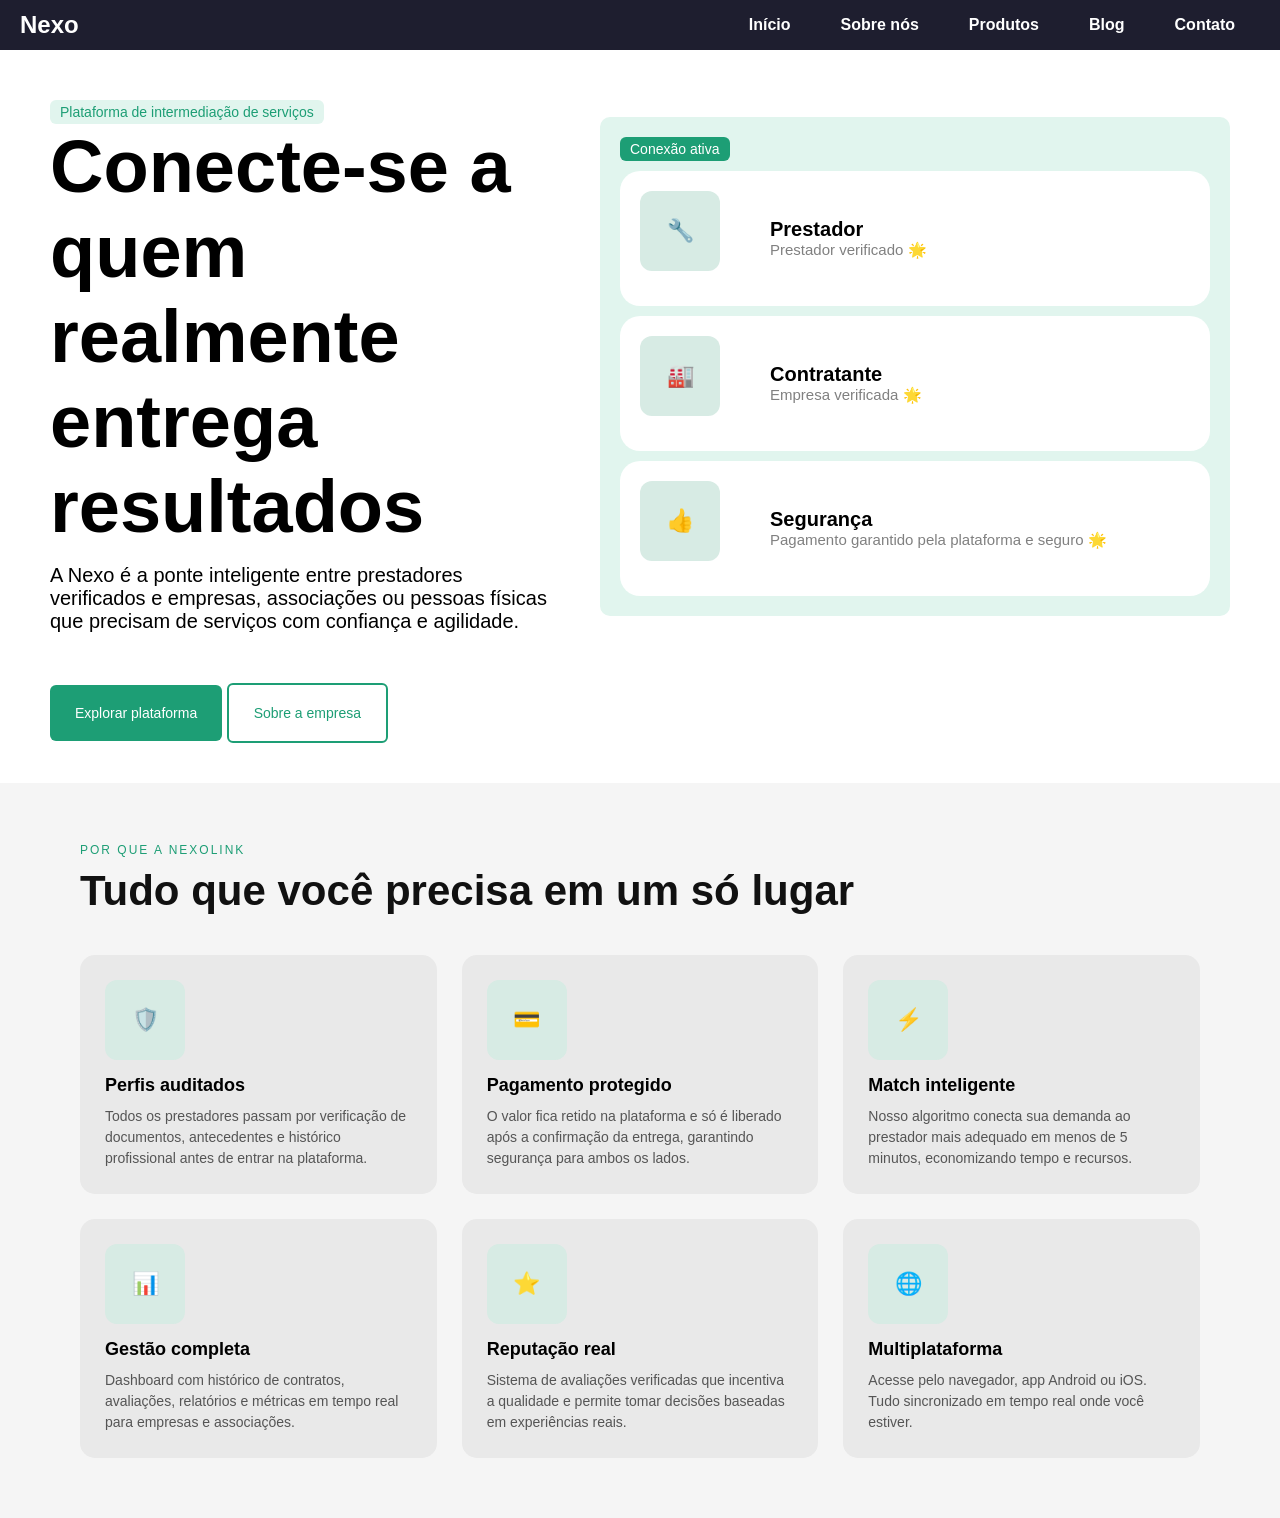
==== index.html @ 7a7f6281 "Primeiro commit" ====
<!DOCTYPE html>
    <html lang="en">
    <head>
        <meta charset="UTF-8">
        <meta name="viewport" content="width=device-width, initial-scale=1.0">
        <link rel="stylesheet" href="style.css">
        <title>Document</title>
    </head>
    <body>

        <nav class="navbar">
            <div class="logo">Nexo</div>
            
            <ul class="nav-links">
            <li><a href="#home">Início</a></li>
            <li><a href="about.html">Sobre nós</a></li>
            <li><a href="products.html">Produtos</a></li>
            <li><a href="blog.html">Blog</a></li>
            <li><a href="contact.html">Contato</a></li>
            </ul>
        </nav>

        <section id="home" class="section">

            <div class="info">
                <div class="titulo-info">
                <div class="btn-info">Plataforma de intermediação de serviços</div>
                <h1>Conecte-se a quem realmente entrega resultados</h1>
                <p>A Nexo é a ponte inteligente entre prestadores verificados e empresas, associações ou pessoas físicas que precisam de serviços com confiança e agilidade.</p>
                </div>
                
                <div class="dashboard-itens">
                    <div class="btn-info-item">Conexão ativa</div>

                    <div class="item">
                        <div class="icon">🔧</div>
                        <div class="item-txt">
                        <h4>Prestador</h4>
                        <p>Prestador verificado 🌟</p>
                        </div>
                    </div>

                    <div class="item">
                        <div class="icon">🏭</div>
                        <div class="item-txt">
                        <h4>Contratante</h4>
                        <p>Empresa verificada 🌟</p>
                        </div>
                    </div>

                    <div class="item">
                        <div class="icon">👍</div>
                        <div class="item-txt">
                        <h4>Segurança</h4>
                        <p>Pagamento garantido pela plataforma e seguro 🌟</p>
                        </div>
                    </div>
                </div>
            
            </div>

            <div class="btns-item">
            <div class="button-accept"><a href="#">Explorar plataforma</a></div>
            <div class="button"><a href="#">Sobre a empresa</a></div>
            </div>
            


            <section class="features">
  <p class="subtitle">POR QUE A NEXOLINK</p>
  <h2 class="title">Tudo que você precisa em um só lugar</h2>

  <div class="cards">

    <div class="card">
      <div class="icon">🛡️</div>
      <h3>Perfis auditados</h3>
      <p>
        Todos os prestadores passam por verificação de documentos,
        antecedentes e histórico profissional antes de entrar na plataforma.
      </p>
    </div>

    <div class="card">
      <div class="icon">💳</div>
      <h3>Pagamento protegido</h3>
      <p>
        O valor fica retido na plataforma e só é liberado após a confirmação da entrega,
        garantindo segurança para ambos os lados.
      </p>
    </div>

    <div class="card">
      <div class="icon">⚡</div>
      <h3>Match inteligente</h3>
      <p>
        Nosso algoritmo conecta sua demanda ao prestador mais adequado em menos de 5 minutos,
        economizando tempo e recursos.
      </p>
    </div>

    <div class="card">
      <div class="icon">📊</div>
      <h3>Gestão completa</h3>
      <p>
        Dashboard com histórico de contratos, avaliações, relatórios e métricas em tempo real
        para empresas e associações.
      </p>
    </div>

    <div class="card">
      <div class="icon">⭐</div>
      <h3>Reputação real</h3>
      <p>
        Sistema de avaliações verificadas que incentiva a qualidade e permite tomar decisões
        baseadas em experiências reais.
      </p>
    </div>

    <div class="card">
      <div class="icon">🌐</div>
      <h3>Multiplataforma</h3>
      <p>
        Acesse pelo navegador, app Android ou iOS. Tudo sincronizado em tempo real onde você estiver.
      </p>
    </div>

  </div>
</section>
            
        </section>

        <section id="about" class="section">

        </section>

        <section id="products" class="section">

        </section>
        
        <section id="blog" class="section">

        </section>

        <section id="contact" class="section">

        </section>

    </body>
    </html>
---- style.css ----
* {
    margin: 0;
    padding: 0;
    font-family: Arial, sans-serif;
}

/* Scroll suave */
html {
    scroll-behavior: smooth;
}



.button{
    color: #1D9E75;
    display: inline-block;
    font-size: 14px;
    padding: 20px 25px;
    border-radius: 6px;
    background-color: white;
    justify-content: center;/* horizontal */
    align-items: center;    /* vertical */
    width: fit-content;
    border: solid 2px;
}

.button a{
    text-decoration: none;
    color: #1D9E75;
}

.button-accept{
    color: white;
    display: inline-block;
    font-size: 14px;
    padding: 20px 25px;
    border-radius: 6px;
    background-color: #1D9E75;
    justify-content: center;/* horizontal */
    align-items: center;    /* vertical */
    width: fit-content;
}

.button-accept a{
    text-decoration: none;
    color: white;
}

/*---------------------------------------------NAVBAR---------------------------------------------*/
.navbar{
    top: 0;
    width: 100%;
    height: 50px;
    display: flex;
    justify-content: space-between;
    align-items: center;
    gap: 20px;
    background-color: #1e1e2f;
    justify-content: space-between;
    z-index: 1000;
}

.logo{
    display: flex;
    margin-left: 20px;
    color: white;
    font-size: 1.5rem;
    font-weight: bold;
}

.nav-links{
    gap: 50px;
    display: flex;
    color: white;
    list-style: none;
    font-weight: bold;
    margin-right: 45px;
}

.nav-links a {
    color: white;
    text-decoration: none;
    transition: 0.3s;
}

.nav-links a:hover {
    color: #00bcd4;
}

/*---------------------------------------------HOME---------------------------------------------*/

.btn-info{
    color: #1D9E75;
    display: inline-block;
    font-size: 14px;
    padding: 4px 10px;
    border-radius: 6px;
    background-color: #E1F5EE;
    justify-content: center;/* horizontal */
    align-items: center;    /* vertical */
    width: fit-content;
}

.info{
  display: flex;              /* coloca lado a lado */
  justify-content: space-between;
  align-items: center;
  padding: 50px;
  gap: 40px;
}

.titulo-info{
    max-width: 500px;
}

.titulo-info h1{
    font-size: 74px;
    margin-bottom: 15px;
}

.titulo-info p{
    font-size: 20px;
}


.dashboard-itens {
  width: 50%;
  border-radius: 10px;
  display: flex;
  flex-direction: column;     /* itens um embaixo do outro */
  gap: 10px;
  background-color: #E1F5EE;
  backdrop-filter: blur(10px);
  padding: 20px;
}

.btn-info-item{
    color: white;
    display: inline-block;
    font-size: 14px;
    padding: 4px 10px;
    border-radius: 6px;
    background-color: #1D9E75;
    justify-content: center;/* horizontal */
    align-items: center;    /* vertical */
    width: fit-content;
}

.item{
  display: flex;              /* coloca lado a lado */
  gap: 50px;
  align-items: center;
  padding: 20px;
  background-color: white;
  border-radius: 20px;
  transition: 0.3s;
}

.item:hover{
    transform: translateY(-5px);
}

.icon{
    background-color:#E1F5EE;
    padding: 15px;
    font-size: 28px;
    border-radius: 10px;
}

.item-txt{
  display: flex; 
  flex-direction: column;             /* coloca lado a lado */
  
}

.item-txt h4{
    font-size: 20px;
}

.item-txt p{
    font-size: 15px;
    color: grey;
}

.btns-item{
    margin-left: 50px;
    margin-bottom: 40px;
}


.features {
  padding: 60px 80px;
  background-color: #f5f5f5;
}

.subtitle {
  color: #1D9E75;
  font-size: 12px;
  letter-spacing: 2px;
  margin-bottom: 10px;
}

.title {
  font-size: 42px;
  margin-bottom: 40px;
  color: #111;
}

/* GRID DOS CARDS */
.cards {
  display: grid;
  grid-template-columns: repeat(3, 1fr);
  gap: 25px;
}

/* CARD */
.card {
  background: #e9e9e9;
  padding: 25px;
  border-radius: 15px;
  transition: 0.3s;
}

.card:hover {
  transform: translateY(-5px);
}

/* ÍCONE */
.icon {
  width: 50px;
  height: 50px;
  background: #d7ebe4;
  display: flex;
  align-items: center;
  justify-content: center;
  border-radius: 12px;
  font-size: 22px;
  margin-bottom: 15px;
}

/* TEXTO */
.card h3 {
  margin-bottom: 10px;
  font-size: 18px;
}

.card p {
  color: #555;
  font-size: 14px;
  line-height: 1.5;
}
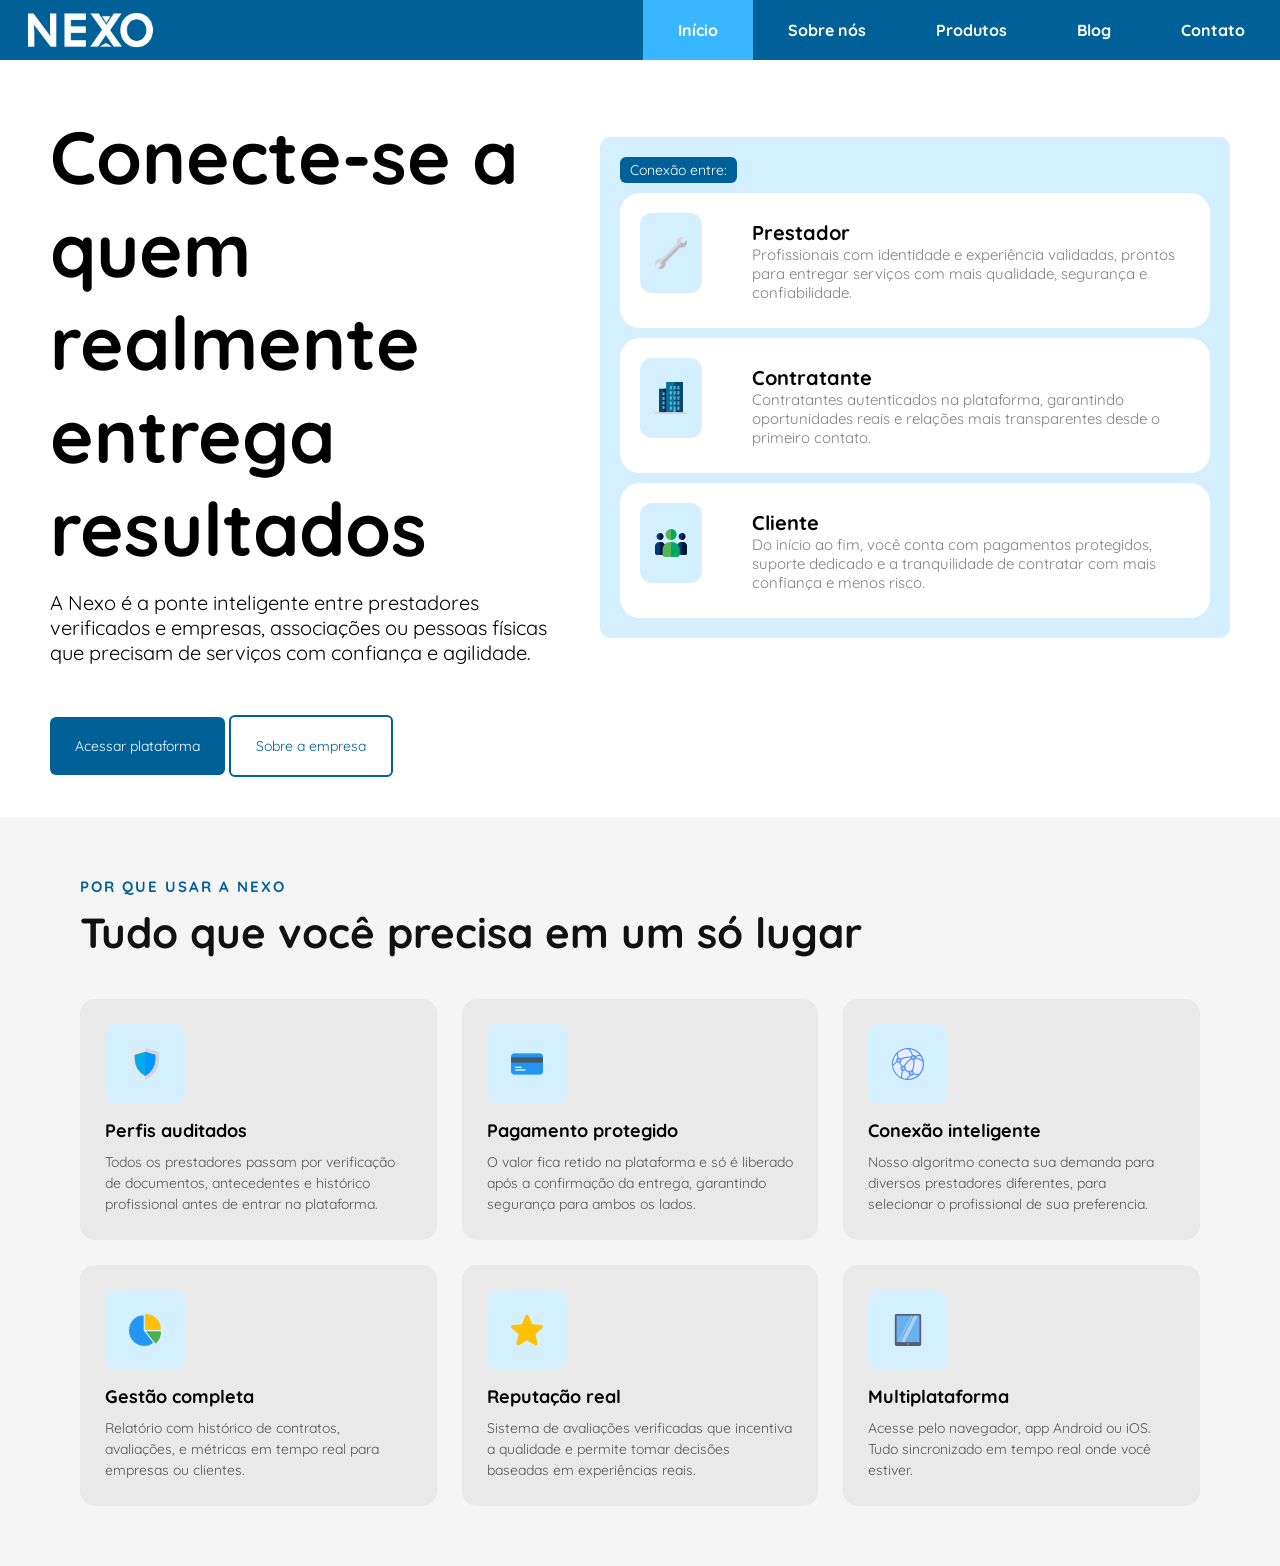
==== commit 6b2538b4: "Arquivos da segunda versão do site institucional" ====
--- a/index.html
+++ b/index.html
@@ -1,150 +1,131 @@
-    <!DOCTYPE html>
-    <html lang="en">
-    <head>
-        <meta charset="UTF-8">
-        <meta name="viewport" content="width=device-width, initial-scale=1.0">
-        <link rel="stylesheet" href="style.css">
-        <title>Document</title>
-    </head>
-    <body>
-
-        <nav class="navbar">
-            <div class="logo">Nexo</div>
-            
-            <ul class="nav-links">
-            <li><a href="#home">Início</a></li>
-            <li><a href="about.html">Sobre nós</a></li>
-            <li><a href="products.html">Produtos</a></li>
-            <li><a href="blog.html">Blog</a></li>
-            <li><a href="contact.html">Contato</a></li>
-            </ul>
-        </nav>
-
-        <section id="home" class="section">
-
-            <div class="info">
-                <div class="titulo-info">
-                <div class="btn-info">Plataforma de intermediação de serviços</div>
-                <h1>Conecte-se a quem realmente entrega resultados</h1>
-                <p>A Nexo é a ponte inteligente entre prestadores verificados e empresas, associações ou pessoas físicas que precisam de serviços com confiança e agilidade.</p>
-                </div>
-                
-                <div class="dashboard-itens">
-                    <div class="btn-info-item">Conexão ativa</div>
-
-                    <div class="item">
-                        <div class="icon">🔧</div>
-                        <div class="item-txt">
-                        <h4>Prestador</h4>
-                        <p>Prestador verificado 🌟</p>
-                        </div>
-                    </div>
-
-                    <div class="item">
-                        <div class="icon">🏭</div>
-                        <div class="item-txt">
-                        <h4>Contratante</h4>
-                        <p>Empresa verificada 🌟</p>
-                        </div>
-                    </div>
-
-                    <div class="item">
-                        <div class="icon">👍</div>
-                        <div class="item-txt">
-                        <h4>Segurança</h4>
-                        <p>Pagamento garantido pela plataforma e seguro 🌟</p>
-                        </div>
-                    </div>
-                </div>
-            
-            </div>
-
-            <div class="btns-item">
-            <div class="button-accept"><a href="#">Explorar plataforma</a></div>
-            <div class="button"><a href="#">Sobre a empresa</a></div>
-            </div>
-            
-
-
-            <section class="features">
-  <p class="subtitle">POR QUE A NEXOLINK</p>
-  <h2 class="title">Tudo que você precisa em um só lugar</h2>
-
-  <div class="cards">
-
-    <div class="card">
-      <div class="icon">🛡️</div>
-      <h3>Perfis auditados</h3>
-      <p>
-        Todos os prestadores passam por verificação de documentos,
-        antecedentes e histórico profissional antes de entrar na plataforma.
-      </p>
-    </div>
-
-    <div class="card">
-      <div class="icon">💳</div>
-      <h3>Pagamento protegido</h3>
-      <p>
-        O valor fica retido na plataforma e só é liberado após a confirmação da entrega,
-        garantindo segurança para ambos os lados.
-      </p>
-    </div>
-
-    <div class="card">
-      <div class="icon">⚡</div>
-      <h3>Match inteligente</h3>
-      <p>
-        Nosso algoritmo conecta sua demanda ao prestador mais adequado em menos de 5 minutos,
-        economizando tempo e recursos.
-      </p>
-    </div>
-
-    <div class="card">
-      <div class="icon">📊</div>
-      <h3>Gestão completa</h3>
-      <p>
-        Dashboard com histórico de contratos, avaliações, relatórios e métricas em tempo real
-        para empresas e associações.
-      </p>
-    </div>
-
-    <div class="card">
-      <div class="icon">⭐</div>
-      <h3>Reputação real</h3>
-      <p>
-        Sistema de avaliações verificadas que incentiva a qualidade e permite tomar decisões
-        baseadas em experiências reais.
-      </p>
-    </div>
-
-    <div class="card">
-      <div class="icon">🌐</div>
-      <h3>Multiplataforma</h3>
-      <p>
-        Acesse pelo navegador, app Android ou iOS. Tudo sincronizado em tempo real onde você estiver.
-      </p>
-    </div>
-
-  </div>
-</section>
-            
-        </section>
-
-        <section id="about" class="section">
-
-        </section>
-
-        <section id="products" class="section">
-
-        </section>
-        
-        <section id="blog" class="section">
-
-        </section>
-
-        <section id="contact" class="section">
-
-        </section>
-
-    </body>
-    </html>+<!DOCTYPE html>
+  <html lang="pt-br">
+    <head>
+        <meta charset="UTF-8">
+        <meta name="viewport" content="width=device-width, initial-scale=1.0">
+        <link rel="stylesheet" href="style.css"> <!-- Folha de estilo padrão -->
+        <link rel="stylesheet" href="navbar.css"> <!-- Folha de estilo da Navbar -->
+        <link rel="icon" type="image/x-icon" href="X.png"> <!-- Ícone da página -->
+        <link href="https://fonts.googleapis.com/css2?family=Quicksand:wght@300;400;500;600;700&display=swap" rel="stylesheet"> <!-- Fonte Quicksand -->
+        <title>Nexo - Início</title>
+    </head>
+    <body>
+        <div id="navbar"></div>
+        <script src="navbar.js"></script>
+
+        <section id="home" class="section">
+
+            <div class="info">
+                <div class="titulo-info">
+                <h1>Conecte-se a quem realmente entrega resultados</h1>
+                <p>A Nexo é a ponte inteligente entre prestadores verificados e empresas, associações ou pessoas físicas que precisam de serviços com confiança e agilidade.</p>
+                </div>
+                
+                <div class="dashboard-itens">
+                    <div class="btn-info-item">Conexão entre:</div>
+
+                    <div class="item">
+                        <div class="icone"><img src="prestador.png" alt="Prestador"></div>
+                        <div class="item-txt">
+                        <h4>Prestador</h4>
+                        <p>Profissionais com identidade e experiência validadas, prontos para entregar serviços com mais qualidade, segurança e confiabilidade.</p>
+                        </div>
+                    </div>
+
+                    <div class="item">
+                        <div class="icone"><img src="empresa.png" alt="Empresa"></div>
+                        <div class="item-txt">
+                        <h4>Contratante</h4>
+                        <p>Contratantes autenticados na plataforma, garantindo oportunidades reais e relações mais transparentes desde o primeiro contato.</p>
+                        </div>
+                    </div>
+
+                    <div class="item">
+                        <div class="icone"><img src="cliente.png" alt="Cliente"></div>
+                        <div class="item-txt">
+                        <h4>Cliente</h4>
+                        <p>Do início ao fim, você conta com pagamentos protegidos, suporte dedicado e a tranquilidade de contratar com mais confiança e menos risco.</p>
+                        </div>
+                    </div>
+                </div>
+            
+            </div>
+
+            <div class="button-item">
+            <div class="button-acesso"><a href="#">Acessar plataforma</a></div> <!-- Plataforma ainda em desenvolvimento -->
+            <div class="button"><a href="sobre.html">Sobre a empresa</a></div>
+            </div>
+            
+
+
+            <section class="features">
+  <p class="subtitulo"><b>POR QUE USAR A NEXO</b></p>
+  <h2 class="titulo">Tudo que você precisa em um só lugar</h2>
+
+  <div class="cartas">
+
+    <div class="carta">
+      <div class="icone"><img src="escudo.png" alt="Escudo"></div>
+      <h3>Perfis auditados</h3>
+      <p>
+        Todos os prestadores passam por verificação de documentos,
+        antecedentes e histórico profissional antes de entrar na plataforma.
+      </p>
+    </div>
+
+    <div class="carta">
+      <div class="icone"><img src="cartao.png" alt="Cartão"></div>
+      <h3>Pagamento protegido</h3>
+      <p>
+        O valor fica retido na plataforma e só é liberado após a confirmação da entrega,
+        garantindo segurança para ambos os lados.
+      </p>
+    </div>
+
+    <div class="carta">
+      <div class="icone"><img src="conexao.png" alt="Conexões"></div>
+      <h3>Conexão inteligente</h3>
+      <p>
+        Nosso algoritmo conecta sua demanda para diversos prestadores diferentes,
+        para selecionar o profissional de sua preferencia.
+      </p>
+    </div>
+
+    <div class="carta">
+      <div class="icone"><img src="grafico.png" alt="Gráfico"></div>
+      <h3>Gestão completa</h3>
+      <p>
+        Relatório com histórico de contratos, avaliações, e métricas em tempo real
+        para empresas ou clientes.
+      </p>
+    </div>
+
+    <div class="carta">
+      <div class="icone"><img src="estrela.png" alt="Estrela"></div>
+      <h3>Reputação real</h3>
+      <p>
+        Sistema de avaliações verificadas que incentiva a qualidade e permite tomar decisões
+        baseadas em experiências reais.
+      </p>
+    </div>
+
+    <div class="carta">
+      <div class="icone"><img src="tablet.png" alt="Tablet"></div>
+      <h3>Multiplataforma</h3>
+      <p>
+        Acesse pelo navegador, app Android ou iOS. Tudo sincronizado em tempo real onde você estiver.
+      </p>
+    </div>
+
+  </div>
+  </body>
+</html>
+<!-- <a href="https://www.flaticon.com/br/icones-gratis/cliente" title="cliente ícones">Cliente ícones criados por Freepik - Flaticon</a> -->
+<!-- <a href="https://www.flaticon.com/br/icones-gratis/edificios" title="edifícios ícones">Edifícios ícones criados por Freepik - Flaticon</a> -->
+<!-- <a href="https://www.flaticon.com/br/icones-gratis/chave-de-boca-ajustavel" title="chave-de-boca-ajustavel ícones">Chave-de-boca-ajustavel ícones criados por Freepik - Flaticon</a> -->
+<!-- <a href="https://www.flaticon.com/br/icones-gratis/escudo" title="escudo ícones">Escudo ícones criados por Freepik - Flaticon</a> -->
+<!-- <a href="https://www.flaticon.com/free-icons/credit-card" title="credit card icons">Credit card icons created by Pixel perfect - Flaticon</a> -->
+<!-- <a href="https://www.flaticon.com/free-icons/connections" title="connections icons">Connections icons created by Smashicons - Flaticon</a> -->
+<!-- <a href="https://www.flaticon.com/free-icons/star" title="star icons">Star icons created by Pixel perfect - Flaticon</a> -->
+<!-- <a href="https://www.flaticon.com/free-icons/pie-chart" title="pie chart icons">Pie chart icons created by Pixel perfect - Flaticon</a> -->
+<!-- <a href="https://www.flaticon.com/free-icons/computer" title="computer icons">Computer icons created by DinosoftLabs - Flaticon</a> -->
--- a/style.css
+++ b/style.css
@@ -1,251 +1,186 @@
-* {
-    margin: 0;
-    padding: 0;
-    font-family: Arial, sans-serif;
-}
-
-/* Scroll suave */
-html {
-    scroll-behavior: smooth;
-}
-
-
-
-.button{
-    color: #1D9E75;
-    display: inline-block;
-    font-size: 14px;
-    padding: 20px 25px;
-    border-radius: 6px;
-    background-color: white;
-    justify-content: center;/* horizontal */
-    align-items: center;    /* vertical */
-    width: fit-content;
-    border: solid 2px;
-}
-
-.button a{
-    text-decoration: none;
-    color: #1D9E75;
-}
-
-.button-accept{
-    color: white;
-    display: inline-block;
-    font-size: 14px;
-    padding: 20px 25px;
-    border-radius: 6px;
-    background-color: #1D9E75;
-    justify-content: center;/* horizontal */
-    align-items: center;    /* vertical */
-    width: fit-content;
-}
-
-.button-accept a{
-    text-decoration: none;
-    color: white;
-}
-
-/*---------------------------------------------NAVBAR---------------------------------------------*/
-.navbar{
-    top: 0;
-    width: 100%;
-    height: 50px;
-    display: flex;
-    justify-content: space-between;
-    align-items: center;
-    gap: 20px;
-    background-color: #1e1e2f;
-    justify-content: space-between;
-    z-index: 1000;
-}
-
-.logo{
-    display: flex;
-    margin-left: 20px;
-    color: white;
-    font-size: 1.5rem;
-    font-weight: bold;
-}
-
-.nav-links{
-    gap: 50px;
-    display: flex;
-    color: white;
-    list-style: none;
-    font-weight: bold;
-    margin-right: 45px;
-}
-
-.nav-links a {
-    color: white;
-    text-decoration: none;
-    transition: 0.3s;
-}
-
-.nav-links a:hover {
-    color: #00bcd4;
-}
-
-/*---------------------------------------------HOME---------------------------------------------*/
-
-.btn-info{
-    color: #1D9E75;
-    display: inline-block;
-    font-size: 14px;
-    padding: 4px 10px;
-    border-radius: 6px;
-    background-color: #E1F5EE;
-    justify-content: center;/* horizontal */
-    align-items: center;    /* vertical */
-    width: fit-content;
-}
-
-.info{
-  display: flex;              /* coloca lado a lado */
-  justify-content: space-between;
-  align-items: center;
-  padding: 50px;
-  gap: 40px;
-}
-
-.titulo-info{
-    max-width: 500px;
-}
-
-.titulo-info h1{
-    font-size: 74px;
-    margin-bottom: 15px;
-}
-
-.titulo-info p{
-    font-size: 20px;
-}
-
-
-.dashboard-itens {
-  width: 50%;
-  border-radius: 10px;
-  display: flex;
-  flex-direction: column;     /* itens um embaixo do outro */
-  gap: 10px;
-  background-color: #E1F5EE;
-  backdrop-filter: blur(10px);
-  padding: 20px;
-}
-
-.btn-info-item{
-    color: white;
-    display: inline-block;
-    font-size: 14px;
-    padding: 4px 10px;
-    border-radius: 6px;
-    background-color: #1D9E75;
-    justify-content: center;/* horizontal */
-    align-items: center;    /* vertical */
-    width: fit-content;
-}
-
-.item{
-  display: flex;              /* coloca lado a lado */
-  gap: 50px;
-  align-items: center;
-  padding: 20px;
-  background-color: white;
-  border-radius: 20px;
-  transition: 0.3s;
-}
-
-.item:hover{
-    transform: translateY(-5px);
-}
-
-.icon{
-    background-color:#E1F5EE;
-    padding: 15px;
-    font-size: 28px;
-    border-radius: 10px;
-}
-
-.item-txt{
-  display: flex; 
-  flex-direction: column;             /* coloca lado a lado */
-  
-}
-
-.item-txt h4{
-    font-size: 20px;
-}
-
-.item-txt p{
-    font-size: 15px;
-    color: grey;
-}
-
-.btns-item{
-    margin-left: 50px;
-    margin-bottom: 40px;
-}
-
-
-.features {
-  padding: 60px 80px;
-  background-color: #f5f5f5;
-}
-
-.subtitle {
-  color: #1D9E75;
-  font-size: 12px;
-  letter-spacing: 2px;
-  margin-bottom: 10px;
-}
-
-.title {
-  font-size: 42px;
-  margin-bottom: 40px;
-  color: #111;
-}
-
-/* GRID DOS CARDS */
-.cards {
-  display: grid;
-  grid-template-columns: repeat(3, 1fr);
-  gap: 25px;
-}
-
-/* CARD */
-.card {
-  background: #e9e9e9;
-  padding: 25px;
-  border-radius: 15px;
-  transition: 0.3s;
-}
-
-.card:hover {
-  transform: translateY(-5px);
-}
-
-/* ÍCONE */
-.icon {
-  width: 50px;
-  height: 50px;
-  background: #d7ebe4;
-  display: flex;
-  align-items: center;
-  justify-content: center;
-  border-radius: 12px;
-  font-size: 22px;
-  margin-bottom: 15px;
-}
-
-/* TEXTO */
-.card h3 {
-  margin-bottom: 10px;
-  font-size: 18px;
-}
-
-.card p {
-  color: #555;
-  font-size: 14px;
-  line-height: 1.5;
+* {
+    margin: 0;
+    padding: 0;
+    font-family: 'Quicksand', sans-serif;
+}
+
+/* Scroll suave */
+html {
+    scroll-behavior: smooth;
+}
+
+.button{
+    color: #006199;
+    display: inline-block;
+    font-size: 14px;
+    padding: 20px 25px;
+    border-radius: 6px;
+    background-color: #ffffff;
+    justify-content: center;/* horizontal */
+    align-items: center;    /* vertical */
+    width: fit-content;
+    border: solid 2px;
+}
+
+.button a{
+    text-decoration: none;
+    color: #006199;
+}
+
+.button-acesso{
+    color: white;
+    display: inline-block;
+    font-size: 14px;
+    padding: 20px 25px;
+    border-radius: 6px;
+    background-color: #006199;
+    justify-content: center;/* horizontal */
+    align-items: center;    /* vertical */
+    width: fit-content;
+}
+
+.button-acesso a{
+    text-decoration: none;
+    color: white;
+}
+
+.info{
+  display: flex;
+  justify-content: space-between;
+  align-items: center;
+  padding: 50px;
+  gap: 40px;
+}
+
+.titulo-info{
+    max-width: 500px;
+}
+
+.titulo-info h1{
+    font-size: 74px;
+    margin-bottom: 15px;
+}
+
+.titulo-info p{
+    font-size: 20px;
+}
+
+
+.dashboard-itens {
+  width: 50%;
+  border-radius: 10px;
+  display: flex;
+  flex-direction: column;
+  gap: 10px;
+  background-color: #d4efff;
+  backdrop-filter: blur(10px);
+  padding: 20px;
+}
+
+.btn-info-item{
+    color: white;
+    display: inline-block;
+    font-size: 14px;
+    padding: 4px 10px;
+    border-radius: 6px;
+    background-color: #006199;
+    justify-content: center;
+    align-items: center;
+    width: fit-content;
+}
+
+.item{
+  display: flex;
+  gap: 50px;
+  align-items: center;
+  padding: 20px;
+  background-color: white;
+  border-radius: 20px;
+  transition: 0.3s;
+}
+
+.icone{
+    background-color:#d4efff;
+    padding: 15px;
+    font-size: 28px;
+    border-radius: 10px;
+}
+
+.item-txt{
+  display: flex; 
+  flex-direction: column;
+  
+}
+
+.item-txt h4{
+    font-size: 20px;
+}
+
+.item-txt p{
+    font-size: 15px;
+    color: grey;
+}
+
+.button-item {
+    margin-left: 50px;
+    margin-bottom: 40px;
+}
+
+
+.features {
+  padding: 60px 80px;
+  background-color: #f5f5f5;
+}
+
+.subtitulo {
+  color: #006199;
+  font-size: 15px;
+  letter-spacing: 2px;
+  margin-bottom: 10px;
+}
+
+.titulo {
+  font-size: 42px;
+  margin-bottom: 40px;
+  color: #111;
+}
+
+/* Grid das Cartas */
+.cartas {
+  display: grid;
+  grid-template-columns: repeat(3, 1fr);
+  gap: 25px;
+}
+
+/* Carta */
+.carta {
+  background: #e9e9e9;
+  padding: 25px;
+  border-radius: 15px;
+  transition: 0.3s;
+}
+
+/* Ícone das cartas */
+.icone {
+  width: 50px;
+  height: 50px;
+  background: #d4efff;
+  display: flex;
+  align-items: center;
+  justify-content: center;
+  border-radius: 12px;
+  font-size: 22px;
+  margin-bottom: 15px;
+}
+
+/* Texto das Cartas */
+.carta h3 {
+  margin-bottom: 10px;
+  font-size: 18px;
+}
+
+.carta p {
+  color: #555;
+  font-size: 14px;
+  line-height: 1.5;
 }
--- a/navbar.css
+++ b/navbar.css
@@ -0,0 +1,51 @@
+.navbar{
+    top: 0;
+    width: 100%;
+    height: 60px;
+    display: flex;
+    justify-content: space-between;
+    align-items: center;
+    gap: 20px;
+    background-color: #006199;
+    z-index: 1000;
+}
+
+/* Div logo */
+.logo{
+    display: flex;
+    margin-left: 20px;
+    color: white;
+    text-decoration: none;
+    transition: 0.3s;
+    font-size: 1.3rem;
+    font-weight: bold;
+}
+
+/* Tópicos */
+.nav-links {
+    display: flex;
+    list-style: none;
+}
+
+/* Links clicáveis */
+.nav-links a {
+    display: flex;
+    align-items: center;
+    height: 60px;
+    padding: 0 35px;
+    color: white;
+    text-decoration: none;
+    font-weight: bold;
+    transition: 0.3s;
+}
+
+/* Hover */
+.nav-links a:hover {
+    background-color: #12345a;
+}
+
+/* Página ativa */
+.nav-links a.ativo {
+    background-color: #38b6ff;
+    color: #fff;
+}
